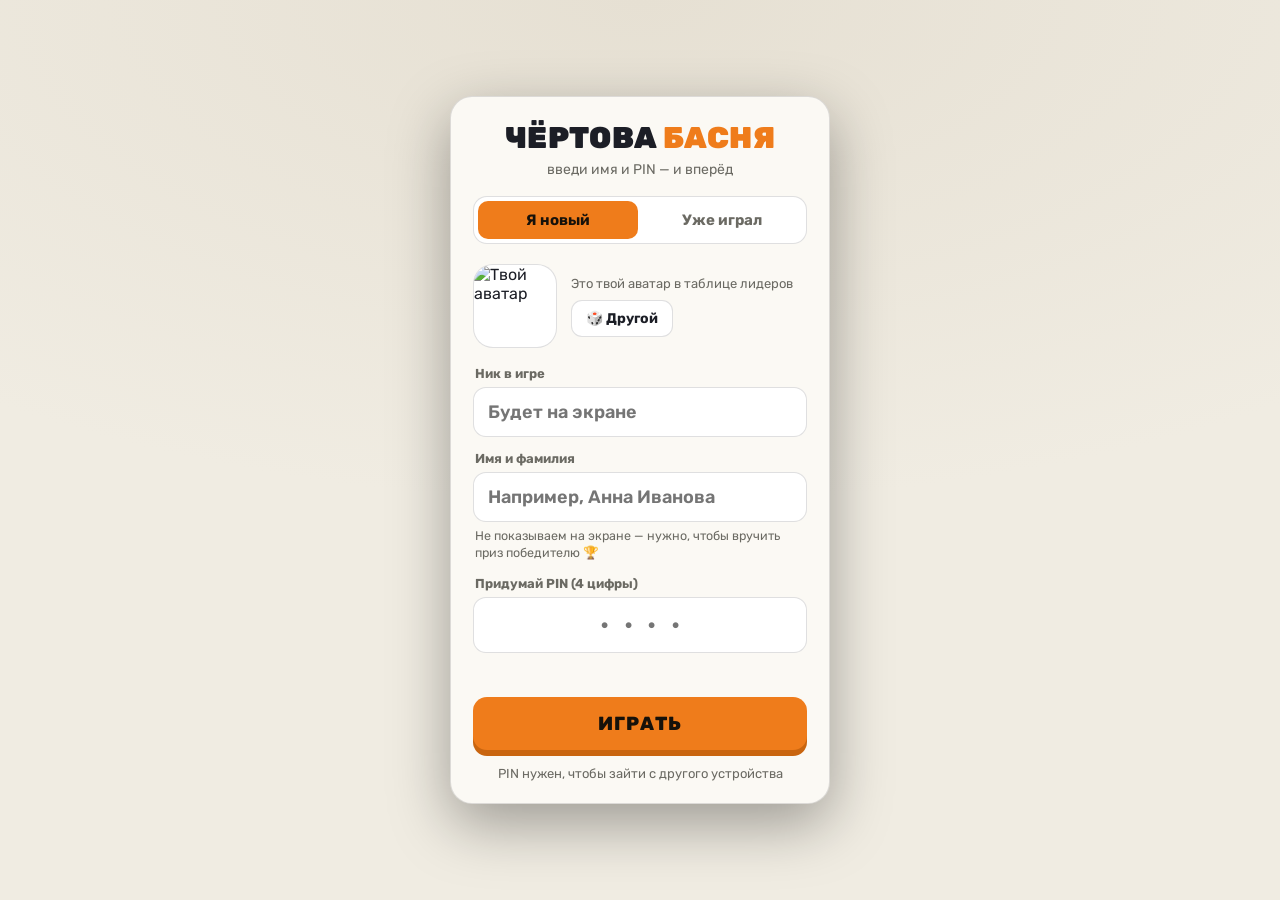
==== join.html @ c21a727c "67" ====
<!DOCTYPE html>
<html lang="ru" data-theme="dark">
<head>
<meta charset="UTF-8" />
<meta name="viewport" content="width=device-width, initial-scale=1.0, viewport-fit=cover" />
<meta name="theme-color" content="#14161d" />
<title>Вход</title>
<script>
  try {
    var t = localStorage.getItem("fd_theme");
    if (!t) t = matchMedia("(prefers-color-scheme: light)").matches ? "light" : "dark";
    document.documentElement.setAttribute("data-theme", t);
  } catch (e) {}
</script>
<link rel="preconnect" href="https://fonts.googleapis.com" />
<link rel="preconnect" href="https://fonts.gstatic.com" crossorigin />
<link href="https://fonts.googleapis.com/css2?family=Rubik:wght@400;500;600;700;800;900&display=swap" rel="stylesheet" />
<style>
  :root, [data-theme="dark"] {
    --bg: #0f1116; --bg2: #181b23; --fg: #ece8df; --muted: #9a978e;
    --line: rgba(236, 232, 223, 0.14); --panel: #181b23; --field: #0f1116;
    --accent: #ffb24d; --accent-press: #d98a26; --danger: #ff5d52; --on-accent: #16110a;
  }
  [data-theme="light"] {
    --bg: #f0ece2; --bg2: #e6e0d3; --fg: #1c1e26; --muted: #6b6a63;
    --line: rgba(28, 30, 38, 0.14); --panel: #fbf9f4; --field: #fff;
    --accent: #ef7c1b; --accent-press: #c9650f; --danger: #d23b31; --on-accent: #16110a;
  }
  * { box-sizing: border-box; -webkit-tap-highlight-color: transparent; }
  html, body { margin: 0; min-height: 100%; }
  body {
    min-height: 100dvh;
    display: flex; align-items: center; justify-content: center;
    padding: max(24px, env(safe-area-inset-top)) 16px max(24px, env(safe-area-inset-bottom));
    font-family: "Rubik", system-ui, -apple-system, "Segoe UI", sans-serif;
    color: var(--fg);
    background: radial-gradient(ellipse 120% 80% at 50% 0%, var(--bg2) 0%, var(--bg) 70%);
    background-color: var(--bg);
  }
  .card {
    width: 100%; max-width: 380px;
    background: var(--panel);
    border: 1px solid var(--line);
    border-radius: 22px;
    padding: 26px 22px 22px;
    box-shadow: 0 20px 60px rgba(0,0,0,0.35);
  }
  .brand { text-align: center; margin-bottom: 18px; }
  .brand h1 { margin: 0; font-size: 30px; font-weight: 900; letter-spacing: 0.01em; line-height: 1; }
  .brand h1 span { color: var(--accent); }
  .brand p { margin: 8px 0 0; color: var(--muted); font-size: 14px; }

  .tabs { display: grid; grid-template-columns: 1fr 1fr; gap: 4px; padding: 4px; border-radius: 14px; background: var(--field); border: 1px solid var(--line); margin-bottom: 20px; }
  .tabs button {
    font: inherit; font-size: 15px; font-weight: 700; padding: 10px 6px; border: 0; border-radius: 10px;
    color: var(--muted); background: transparent; cursor: pointer;
  }
  .tabs button[aria-selected="true"] { background: var(--accent); color: var(--on-accent); }

  .avatar-row { display: flex; align-items: center; gap: 14px; margin-bottom: 18px; }
  .avatar {
    width: 84px; height: 84px; flex: none; border-radius: 20px;
    background: var(--field); border: 1px solid var(--line); overflow: hidden;
  }
  .avatar img { width: 100%; height: 100%; display: block; }
  .avatar-side { display: flex; flex-direction: column; gap: 8px; min-width: 0; }
  .avatar-side small { color: var(--muted); font-size: 13px; line-height: 1.35; }
  .ghost {
    align-self: flex-start;
    font: inherit; font-size: 14px; font-weight: 700; padding: 9px 14px; border-radius: 11px;
    color: var(--fg); background: var(--field); border: 1px solid var(--line); cursor: pointer;
  }
  .ghost:active { transform: scale(0.96); }

  label { display: block; font-size: 13px; font-weight: 700; color: var(--muted); margin: 0 0 6px 2px; }
  input {
    width: 100%; font: inherit; font-size: 18px; font-weight: 600; color: var(--fg);
    background: var(--field); border: 1.5px solid var(--line); border-radius: 13px;
    padding: 13px 14px; outline: none; margin-bottom: 14px;
  }
  input:focus { border-color: var(--accent); }
  #pin { letter-spacing: 0.6em; font-size: 24px; text-align: center; padding-left: calc(14px + 0.6em); }
  .note { margin: -8px 2px 14px; font-size: 12.5px; line-height: 1.35; color: var(--muted); }
  .err {
    min-height: 20px; margin: -2px 2px 12px; font-size: 14px; font-weight: 600; color: var(--danger);
  }
  .submit {
    width: 100%; font: inherit; font-size: 19px; font-weight: 800; letter-spacing: 0.06em;
    color: var(--on-accent); background: var(--accent); border: 0; border-radius: 14px;
    padding: 15px; cursor: pointer; box-shadow: 0 6px 0 var(--accent-press);
    transition: transform 0.08s ease, box-shadow 0.08s ease;
  }
  .submit:active { transform: translateY(4px); box-shadow: 0 2px 0 var(--accent-press); }
  .submit:disabled { opacity: 0.6; cursor: wait; }
  .foot { text-align: center; margin: 16px 0 0; font-size: 13px; color: var(--muted); }
  .hidden { display: none !important; }
  .checking { text-align: center; color: var(--muted); padding: 30px 0; }
</style>
</head>
<body>
  <main class="card">
    <div class="brand">
      <h1>ЧЁРТОВА <span>БАСНЯ</span></h1>
      <p>введи имя и PIN — и вперёд</p>
    </div>

    <div id="checking" class="checking">проверяем…</div>

    <form id="form" class="hidden" novalidate autocomplete="off">
      <div class="tabs" role="tablist">
        <button type="button" role="tab" id="tab-new" aria-selected="true">Я новый</button>
        <button type="button" role="tab" id="tab-old" aria-selected="false">Уже играл</button>
      </div>

      <div class="avatar-row" id="avatar-row">
        <div class="avatar"><img id="avatar" alt="Твой аватар" /></div>
        <div class="avatar-side">
          <small>Это твой аватар в таблице лидеров</small>
          <button type="button" class="ghost" id="reroll">🎲 Другой</button>
        </div>
      </div>

      <label for="name" id="name-label">Ник в игре</label>
      <input id="name" name="nickname" maxlength="20" placeholder="Будет на экране" autocapitalize="words" spellcheck="false" enterkeyhint="next" />

      <div id="real-wrap">
        <label for="real">Имя и фамилия</label>
        <input id="real" name="realname" maxlength="60" placeholder="Например, Анна Иванова" autocapitalize="words" spellcheck="false" enterkeyhint="next" autocomplete="name" />
        <p class="note">Не показываем на экране — нужно, чтобы вручить приз победителю 🏆</p>
      </div>

      <label for="pin" id="pin-label">Придумай PIN (4 цифры)</label>
      <input id="pin" type="password" inputmode="numeric" pattern="[0-9]*" maxlength="4" placeholder="••••" autocomplete="new-password" enterkeyhint="go" />

      <div class="err" id="err" role="alert"></div>
      <button class="submit" id="submit" type="submit">ИГРАТЬ</button>
      <p class="foot" id="foot">PIN нужен, чтобы зайти с другого устройства</p>
    </form>
  </main>

<script src="api.js"></script>
<script>
(function () {
  "use strict";
  const $ = (id) => document.getElementById(id);
  let mode = "new";
  let seed = API.randomSeed();

  const MSG = {
    bad_name: "Ник должен быть от 2 до 20 символов",
    bad_real_name: "Напиши настоящее имя и фамилию",
    bad_pin: "PIN — ровно 4 цифры",
    name_taken: "Это имя уже занято. Если это ты — открой «Уже играл»",
    bad_credentials: "Неверное имя или PIN",
    network: "Нет связи с сервером. Попробуй ещё раз",
  };

  function setAvatar() { $("avatar").src = API.avatarUrl(seed); }
  function setMode(m) {
    mode = m;
    $("tab-new").setAttribute("aria-selected", m === "new");
    $("tab-old").setAttribute("aria-selected", m === "old");
    $("avatar-row").classList.toggle("hidden", m !== "new");
    $("real-wrap").classList.toggle("hidden", m !== "new");
    $("name").placeholder = m === "new" ? "Будет на экране" : "Твой ник";
    $("pin-label").textContent = m === "new" ? "Придумай PIN (4 цифры)" : "Твой PIN";
    $("pin").setAttribute("autocomplete", m === "new" ? "new-password" : "current-password");
    $("submit").textContent = m === "new" ? "ИГРАТЬ" : "ВОЙТИ";
    $("foot").textContent = m === "new" ? "PIN нужен, чтобы зайти с другого устройства" : "Забыл PIN? Заведи нового игрока";
    $("err").textContent = "";
  }

  $("tab-new").onclick = () => setMode("new");
  $("tab-old").onclick = () => setMode("old");
  $("reroll").onclick = () => { seed = API.randomSeed(); setAvatar(); };
  $("pin").addEventListener("input", (e) => { e.target.value = e.target.value.replace(/\D/g, "").slice(0, 4); });
  $("name").addEventListener("keydown", (e) => { if (e.key === "Enter") { e.preventDefault(); (mode === "new" ? $("real") : $("pin")).focus(); } });
  $("real").addEventListener("keydown", (e) => { if (e.key === "Enter") { e.preventDefault(); $("pin").focus(); } });

  $("form").addEventListener("submit", async (e) => {
    e.preventDefault();
    const name = $("name").value.trim().replace(/\s+/g, " ");
    const pin = $("pin").value;
    const real = $("real").value.trim().replace(/\s+/g, " ");
    const err = $("err");
    if (name.length < 2 || name.length > 20) { err.textContent = MSG.bad_name; $("name").focus(); return; }
    if (mode === "new" && (real.length < 3 || real.length > 60)) { err.textContent = MSG.bad_real_name; $("real").focus(); return; }
    if (!/^\d{4}$/.test(pin)) { err.textContent = MSG.bad_pin; $("pin").focus(); return; }
    err.textContent = "";
    $("submit").disabled = true;
    try {
      const r = mode === "new" ? await API.register(name, pin, seed, real) : await API.login(name, pin);
      if (r.error) {
        if (r.error === "locked") {
          err.textContent = "Слишком много попыток. Подожди " + Math.max(1, Math.ceil((r.seconds || 300) / 60)) + " мин.";
        } else {
          err.textContent = MSG[r.error] || MSG.network;
        }
        if (r.error === "name_taken") $("name").focus();
        if (r.error === "bad_real_name") $("real").focus();
        if (r.error === "bad_credentials") { $("pin").value = ""; $("pin").focus(); }
        return;
      }
      location.replace("index.html");
    } catch {
      err.textContent = MSG.network;
    } finally {
      $("submit").disabled = false;
    }
  });

  // already signed in on this device -> straight to the game
  (async () => {
    if (API.token()) {
      const p = await API.me();
      if (p) { location.replace("index.html"); return; }
    }
    $("checking").classList.add("hidden");
    $("form").classList.remove("hidden");
    setMode("new");
    setAvatar();
  })();
})();
</script>
</body>
</html>
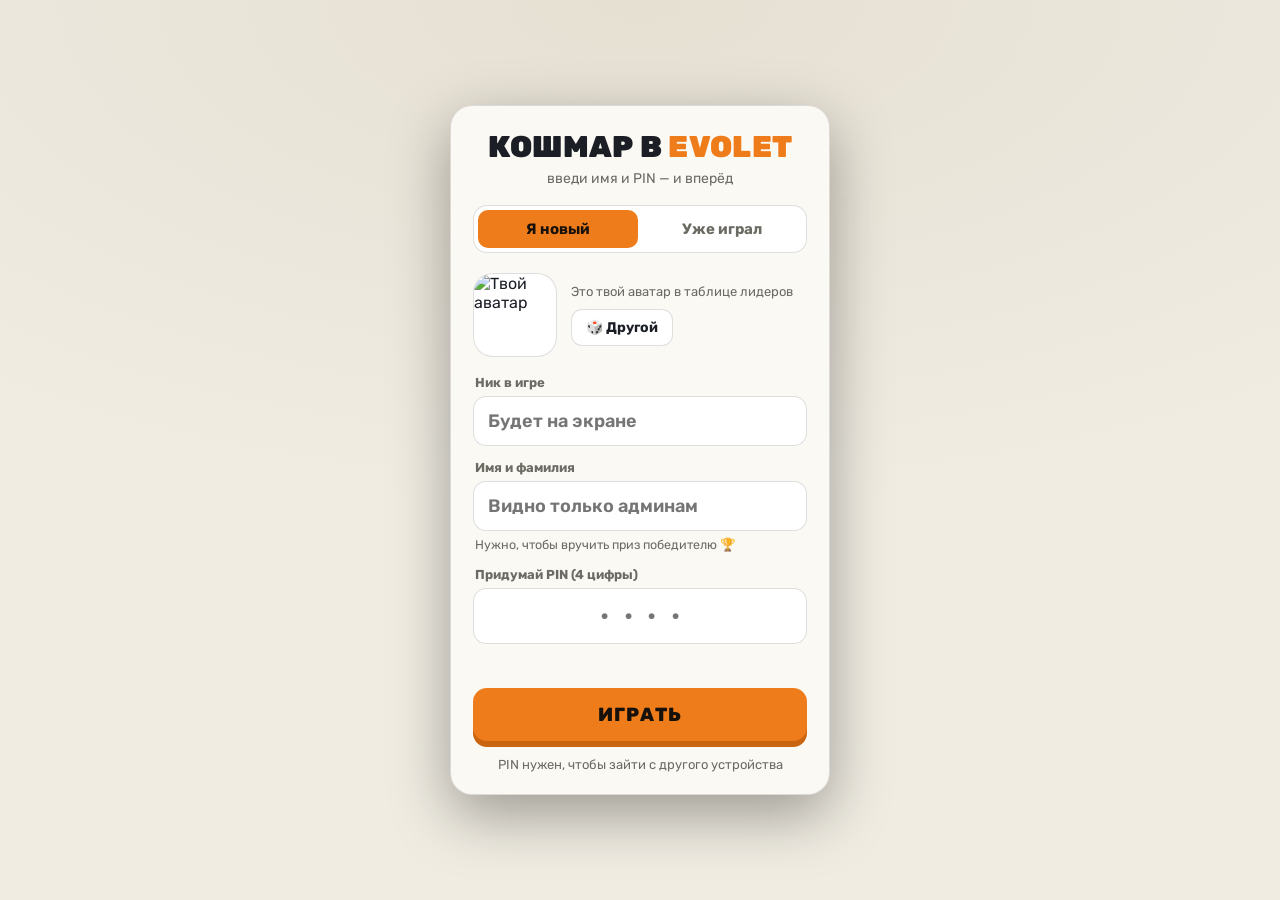
==== commit 55d9d13f: "fix some texts" ====
--- a/join.html
+++ b/join.html
@@ -100,7 +100,7 @@
 <body>
   <main class="card">
     <div class="brand">
-      <h1>ЧЁРТОВА <span>БАСНЯ</span></h1>
+      <h1>КОШМАР В <span>EVOLET</span></h1>
       <p>введи имя и PIN — и вперёд</p>
     </div>
 
@@ -125,8 +125,8 @@
 
       <div id="real-wrap">
         <label for="real">Имя и фамилия</label>
-        <input id="real" name="realname" maxlength="60" placeholder="Например, Анна Иванова" autocapitalize="words" spellcheck="false" enterkeyhint="next" autocomplete="name" />
-        <p class="note">Не показываем на экране — нужно, чтобы вручить приз победителю 🏆</p>
+        <input id="real" name="realname" maxlength="60" placeholder="Видно только админам" autocapitalize="words" spellcheck="false" enterkeyhint="next" autocomplete="name" />
+        <p class="note">Нужно, чтобы вручить приз победителю 🏆</p>
       </div>
 
       <label for="pin" id="pin-label">Придумай PIN (4 цифры)</label>
@@ -149,7 +149,7 @@
   const MSG = {
     bad_name: "Ник должен быть от 2 до 20 символов",
     bad_real_name: "Напиши настоящее имя и фамилию",
-    bad_pin: "PIN — ровно 4 цифры",
+    bad_pin: "PIN - ровно 4 цифры",
     name_taken: "Это имя уже занято. Если это ты — открой «Уже играл»",
     bad_credentials: "Неверное имя или PIN",
     network: "Нет связи с сервером. Попробуй ещё раз",
